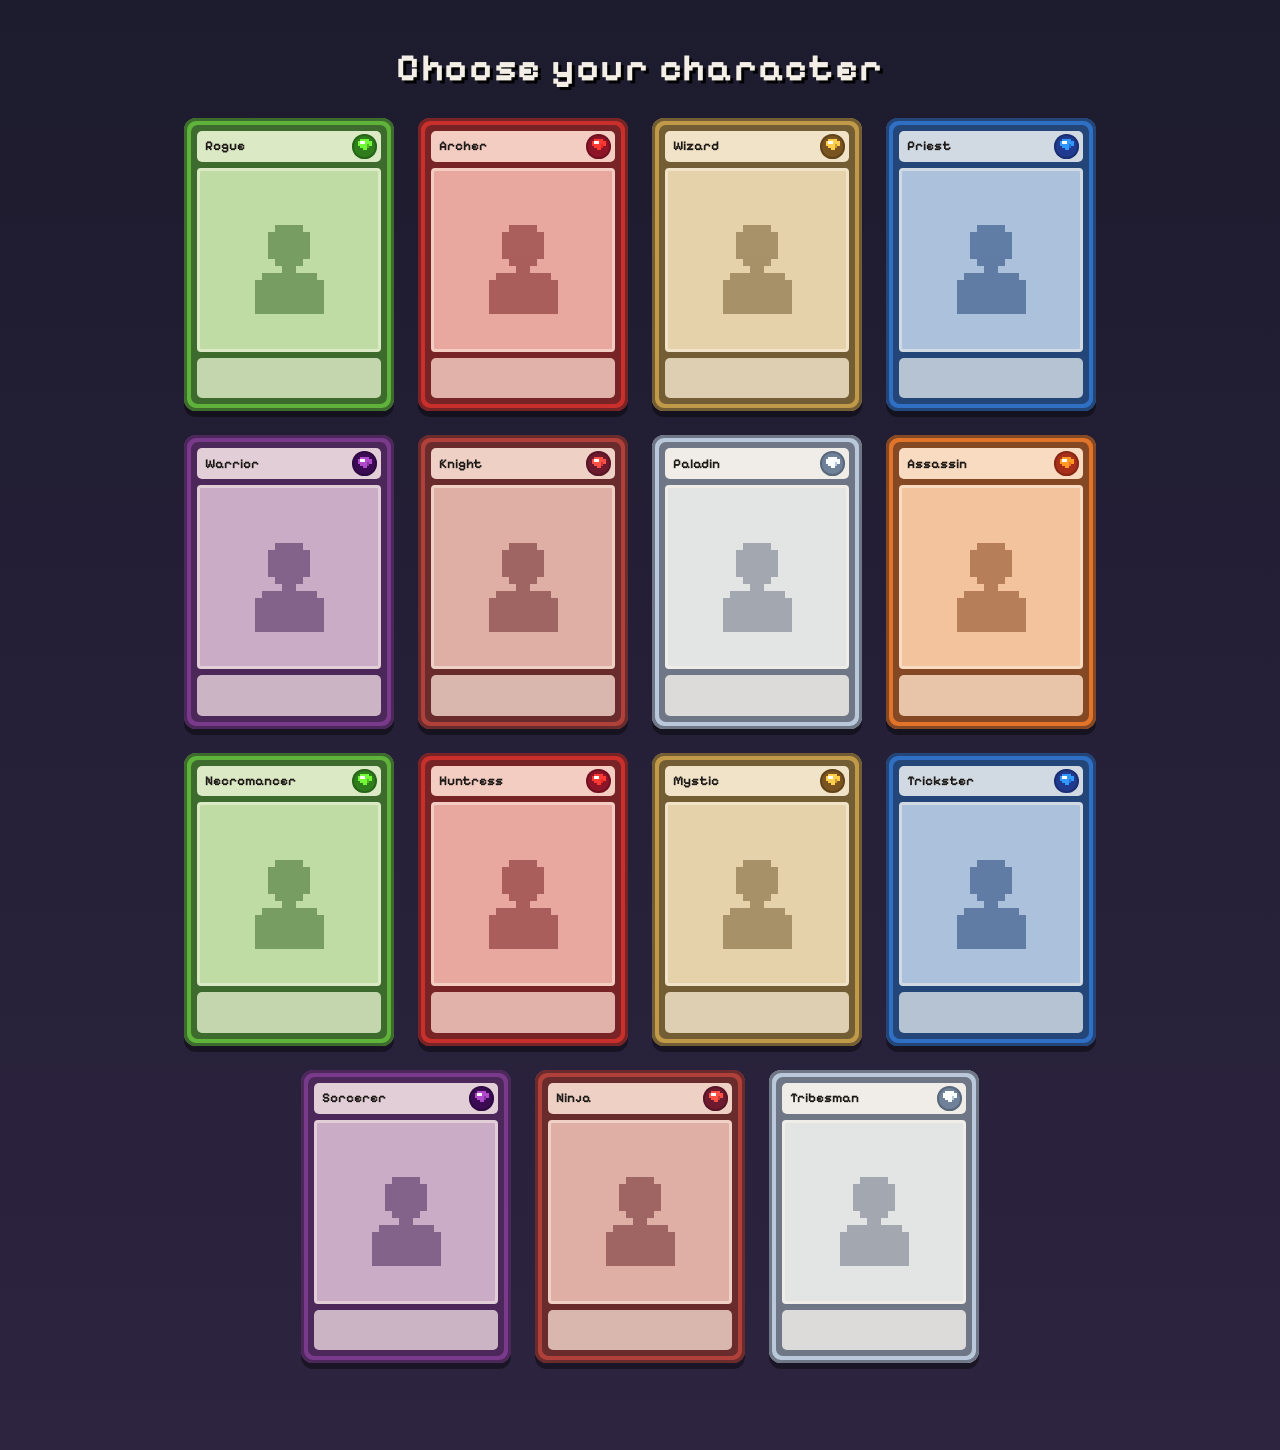
==== index.html @ 4914c2e1 "Use the game's 15 classes and 8 birthsigns; birthsign badge is a symbol with its name only on hover " ====
<!DOCTYPE html>
<html lang="en">
<head>
  <meta charset="UTF-8" />
  <meta name="viewport" content="width=device-width, initial-scale=1.0" />
  <title>Character Select</title>
  <link rel="preconnect" href="https://fonts.googleapis.com" />
  <link rel="preconnect" href="https://fonts.gstatic.com" crossorigin />
  <link href="https://fonts.googleapis.com/css2?family=Pixelify+Sans:wght@500;700&display=swap" rel="stylesheet" />
  <link rel="stylesheet" href="./styles.css" />
</head>
<body>
  <main class="select-screen">
    <h1 class="select-title">Choose your character</h1>

    <!-- Cards are built from characters.js by app.js -->
    <div class="card-grid" id="card-grid" role="listbox" aria-label="Characters"></div>

    <p class="select-status" id="select-status" aria-live="polite">&nbsp;</p>
  </main>

  <!-- One card, cloned for each character -->
  <template id="card-template">
    <button type="button" class="char-card" role="option" aria-selected="false">
      <span class="card-inner">
        <span class="card-head">
          <span class="card-name"></span>
          <span class="card-sign"></span>
        </span>
        <span class="card-art"></span>
        <span class="card-foot"></span>
      </span>
    </button>
  </template>

  <script src="./birthsigns.js"></script>
  <script src="./characters.js"></script>
  <script src="./app.js"></script>
</body>
</html>
---- styles.css ----
/* ==========================================================================
   Character select — trading-card style cards
   Each card's colours come from its birth sign's element (fire/earth/air/water).
   ========================================================================== */

:root {
  --bg-top: #1d1b2e;
  --bg-bottom: #2d2440;
  --ink: #f4efe6;
  --ink-dim: rgba(244, 239, 230, 0.7);
  --card-w: clamp(150px, 20vw, 210px);
  --font-pixel: "Pixelify Sans", "Courier New", monospace;
}

/* Card palette: everything derives from the birthsign's colour (set per card by app.js) */
.char-card {
  --sign-color: #8a8f99;
  --sign-shade: #4d525c;
  --frame: var(--sign-color);
  --frame-dark: color-mix(in srgb, var(--sign-color) 55%, #14121c);
  --bar: color-mix(in srgb, var(--sign-color) 22%, #fff8ec);
  --art: color-mix(in srgb, var(--sign-color) 40%, #fff8ec);
  --badge: var(--sign-shade);
}

*,
*::before,
*::after {
  box-sizing: border-box;
  margin: 0;
  padding: 0;
}

body {
  min-height: 100vh;
  background: linear-gradient(180deg, var(--bg-top), var(--bg-bottom));
  color: var(--ink);
  font-family: var(--font-pixel);
}

.select-screen {
  max-width: 1100px;
  margin: 0 auto;
  padding: clamp(1.5rem, 5vh, 3.5rem) 1rem 2rem;
  display: flex;
  flex-direction: column;
  align-items: center;
  gap: clamp(1.25rem, 3vh, 2rem);
}

.select-title {
  font-size: clamp(1.5rem, 3.5vw, 2.4rem);
  font-weight: 700;
  letter-spacing: 0.04em;
  text-shadow: 3px 3px 0 #000;
}

/* Wrapping rows, each centred (so a short last row sits in the middle too) */
.card-grid {
  display: flex;
  flex-wrap: wrap;
  justify-content: center;
  gap: clamp(0.9rem, 2vw, 1.5rem);
  width: 100%;
}

.select-status {
  min-height: 1.5em;
  font-size: 1.15rem;
  color: var(--ink-dim);
}

/* --------------------------------------------------------------------------
   The card: standard trading-card proportions (63 x 88)
   -------------------------------------------------------------------------- */

.char-card {
  width: var(--card-w);
  aspect-ratio: 63 / 88;
  padding: 7px;
  border: 0;
  border-radius: 12px;
  background: var(--frame);
  box-shadow: inset 0 0 0 3px var(--frame-dark), 0 6px 0 #0006;
  font: inherit;
  color: #1e1a17;
  cursor: pointer;
  transition: transform 140ms ease, box-shadow 140ms ease;
}

.card-inner {
  height: 100%;
  display: flex;
  flex-direction: column;
  gap: 6px;
  padding: 6px;
  border-radius: 7px;
  background: var(--frame-dark);
}

/* Top: name bar with the birth sign badge in the top-right */
.card-head {
  display: flex;
  align-items: center;
  justify-content: space-between;
  gap: 6px;
  padding: 3px 4px 3px 8px;
  border-radius: 5px;
  background: var(--bar);
}

.card-name {
  min-width: 0;
  overflow: hidden;
  text-overflow: ellipsis;
  white-space: nowrap;
  font-size: clamp(0.72rem, 1.05vw, 0.92rem);
  font-weight: 700;
  text-align: left;
}

.card-sign {
  position: relative;
  flex-shrink: 0;
  width: 1.75em;
  height: 1.75em;
  display: grid;
  place-items: center;
  border-radius: 50%;
  background: var(--badge);
  box-shadow: inset 0 0 0 2px #0003;
  color: var(--sign-color);
  font-size: clamp(0.8rem, 1.1vw, 0.95rem);
  line-height: 1;
}

/* Sign name appears only while hovering the badge */
.card-sign::after {
  content: attr(data-name);
  position: absolute;
  bottom: calc(100% + 8px);
  right: -4px;
  padding: 4px 8px;
  border-radius: 4px;
  background: #14121c;
  box-shadow: 0 0 0 2px var(--sign-color);
  color: var(--ink);
  font-family: var(--font-pixel);
  font-size: 0.8rem;
  white-space: nowrap;
  opacity: 0;
  transform: translateY(4px);
  pointer-events: none;
  transition: opacity 120ms ease, transform 120ms ease;
  z-index: 5;
}

.card-sign:hover::after {
  opacity: 1;
  transform: translateY(0);
}

/* Sign icon (or placeholder gem) inside the badge, pixel-crisp */
.card-sign img,
.sign-placeholder {
  width: 72%;
  height: 72%;
  image-rendering: pixelated;
  shape-rendering: crispEdges;
}

.sign-placeholder {
  filter: brightness(1.35) saturate(1.2);
}

/* Middle: square art window */
.card-art {
  aspect-ratio: 1 / 1;
  width: 100%;
  overflow: hidden;
  border: 3px solid var(--bar);
  border-radius: 4px;
  background: var(--art);
  display: grid;
  place-items: center;
}

.card-art img {
  width: 100%;
  height: 100%;
  object-fit: cover;
  image-rendering: pixelated;
}

.art-placeholder {
  width: 62%;
  height: 62%;
  fill: var(--frame-dark);
  opacity: 0.55;
  shape-rendering: crispEdges;
}

/* Bottom: empty panel, room for a description or stats later */
.card-foot {
  flex: 1;
  display: grid;
  place-items: center;
  border-radius: 5px;
  background: color-mix(in srgb, var(--bar) 85%, transparent);
  font-size: clamp(0.75rem, 1vw, 0.9rem);
  font-weight: 500;
  letter-spacing: 0.06em;
  text-transform: uppercase;
}

/* --------------------------------------------------------------------------
   Hover / focus / selected
   -------------------------------------------------------------------------- */

.char-card:hover {
  transform: translateY(-4px);
}

.char-card:focus-visible {
  outline: 3px dashed var(--ink);
  outline-offset: 5px;
}

.char-card.is-selected {
  transform: translateY(-8px) scale(1.04);
  box-shadow: inset 0 0 0 3px var(--frame-dark), 0 0 0 4px #fff, 0 0 22px 6px var(--frame), 0 10px 0 #0006;
}

@media (prefers-reduced-motion: reduce) {
  .char-card {
    transition: none;
  }
}

@media (max-width: 480px) {
  :root {
    --card-w: calc((100vw - 2rem - 0.9rem) / 2);
  }

  .card-name {
    font-size: 0.72rem;
  }
}
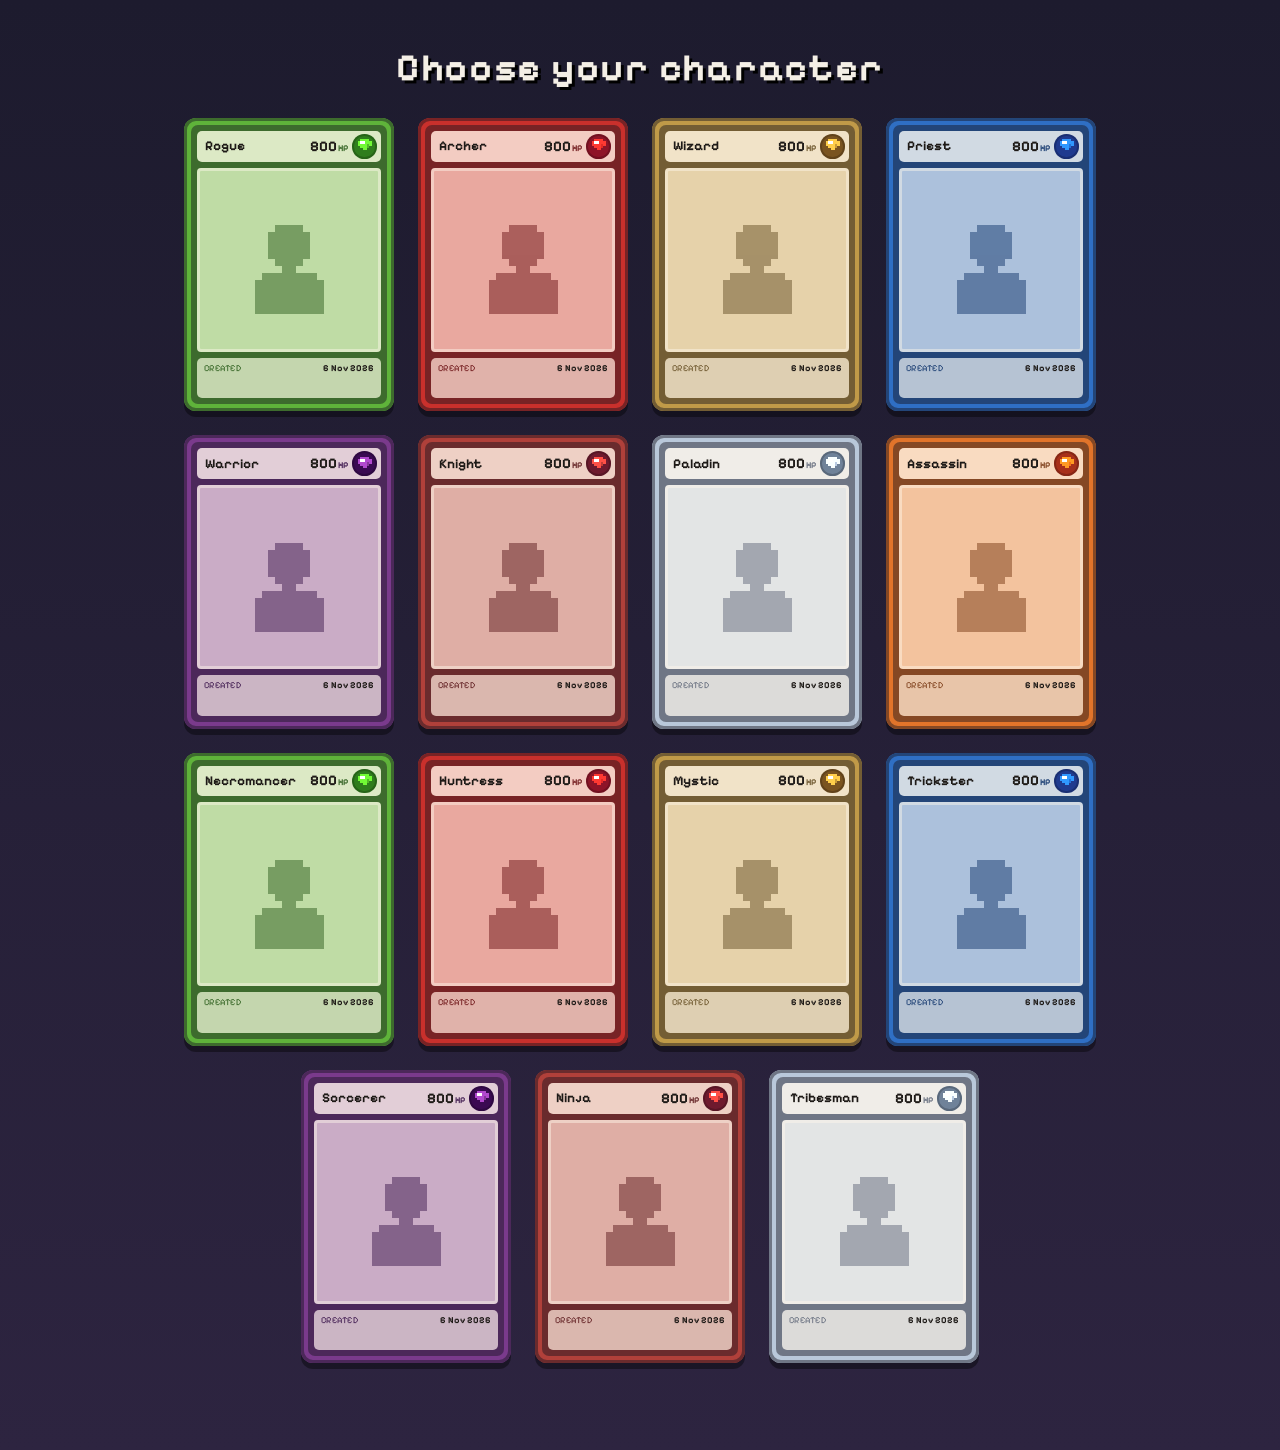
==== commit 3e512a19: "Cards: HP left of the birthsign badge, created date in small text on the bottom row Co-Authored-By: " ====
--- a/index.html
+++ b/index.html
@@ -25,7 +25,10 @@
       <span class="card-inner">
         <span class="card-head">
           <span class="card-name"></span>
-          <span class="card-sign"></span>
+          <span class="card-stats">
+            <span class="card-hp"><span class="hp-value"></span><span class="hp-label">HP</span></span>
+            <span class="card-sign"></span>
+          </span>
         </span>
         <span class="card-art"></span>
         <span class="card-foot"></span>
--- a/styles.css
+++ b/styles.css
@@ -117,6 +117,36 @@
   font-size: clamp(0.72rem, 1.05vw, 0.92rem);
   font-weight: 700;
   text-align: left;
+}
+
+/* HP sits just left of the birthsign badge */
+.card-stats {
+  flex-shrink: 0;
+  display: flex;
+  align-items: center;
+  gap: 4px;
+}
+
+.card-hp {
+  display: flex;
+  align-items: baseline;
+  gap: 1px;
+  font-weight: 700;
+  line-height: 1;
+}
+
+.card-hp[hidden] {
+  display: none;
+}
+
+.hp-value {
+  font-size: clamp(0.8rem, 1.15vw, 1rem);
+}
+
+.hp-label {
+  font-size: 0.6em;
+  font-size: clamp(0.5rem, 0.7vw, 0.62rem);
+  color: var(--frame-dark);
 }
 
 .card-sign {
@@ -200,17 +230,36 @@
   shape-rendering: crispEdges;
 }
 
-/* Bottom: empty panel, room for a description or stats later */
+/* Bottom: small info lines (created date for now; room for more) */
 .card-foot {
   flex: 1;
-  display: grid;
-  place-items: center;
+  display: flex;
+  flex-direction: column;
+  justify-content: flex-start;
+  gap: 2px;
+  padding: 5px 7px;
   border-radius: 5px;
   background: color-mix(in srgb, var(--bar) 85%, transparent);
-  font-size: clamp(0.75rem, 1vw, 0.9rem);
-  font-weight: 500;
-  letter-spacing: 0.06em;
+  overflow: hidden;
+}
+
+.foot-line {
+  display: flex;
+  justify-content: space-between;
+  gap: 6px;
+  font-size: clamp(0.55rem, 0.72vw, 0.66rem);
+  line-height: 1.25;
+  white-space: nowrap;
+}
+
+.foot-label {
+  color: var(--frame-dark);
   text-transform: uppercase;
+  letter-spacing: 0.05em;
+}
+
+.foot-value {
+  font-weight: 700;
 }
 
 /* --------------------------------------------------------------------------
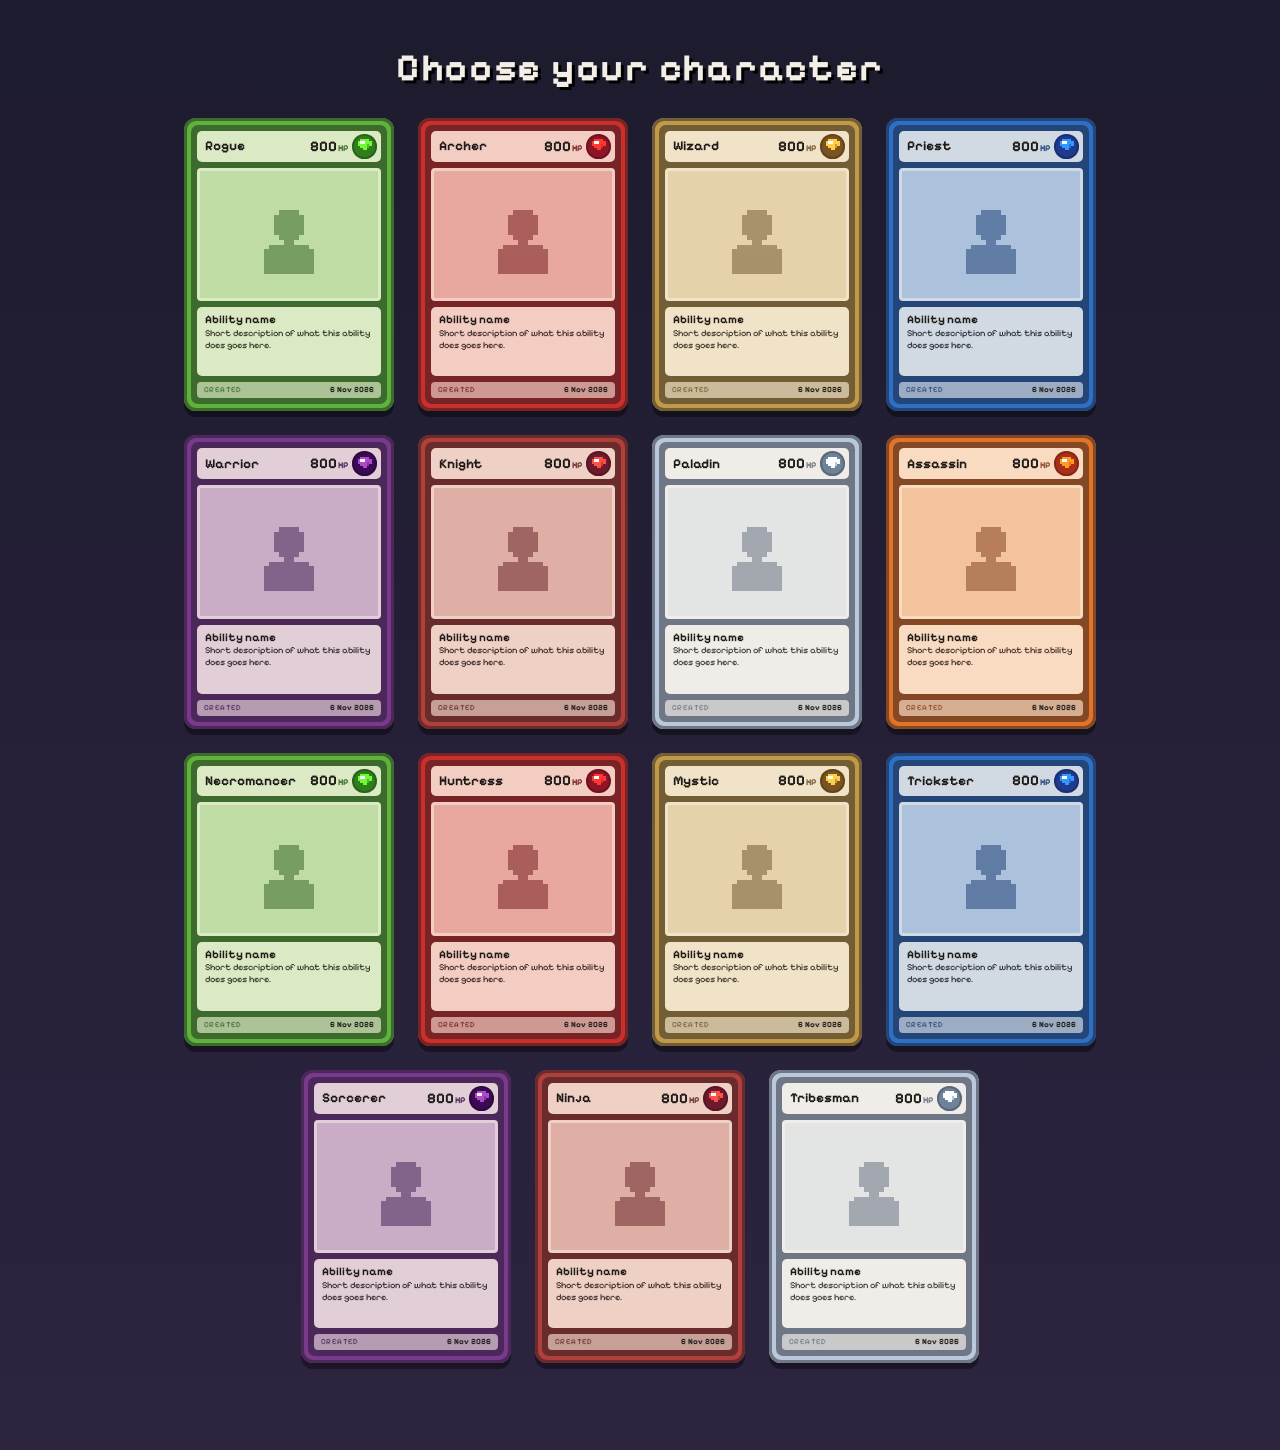
==== commit 579b711c: "Cards: trading-card proportions with a wide picture box and an ability section - picture box ~55x40 " ====
--- a/index.html
+++ b/index.html
@@ -31,6 +31,7 @@
           </span>
         </span>
         <span class="card-art"></span>
+        <span class="card-abilities"></span>
         <span class="card-foot"></span>
       </span>
     </button>
--- a/styles.css
+++ b/styles.css
@@ -204,9 +204,12 @@
 }
 
 /* Middle: square art window */
+/* Picture box in trading-card proportions: about 55 x 40 mm on a 63 x 88 mm card */
 .card-art {
-  aspect-ratio: 1 / 1;
+  aspect-ratio: 11 / 8;
   width: 100%;
+  flex-shrink: 0;
+  position: relative;
   overflow: hidden;
   border: 3px solid var(--bar);
   border-radius: 4px;
@@ -215,10 +218,13 @@
   place-items: center;
 }
 
+/* Whole sprite always visible, centred in the box */
 .card-art img {
-  width: 100%;
-  height: 100%;
-  object-fit: cover;
+  position: absolute;
+  inset: 6%;
+  width: 88%;
+  height: 88%;
+  object-fit: contain;
   image-rendering: pixelated;
 }
 
@@ -230,24 +236,48 @@
   shape-rendering: crispEdges;
 }
 
-/* Bottom: small info lines (created date for now; room for more) */
+/* Ability section: fills the space between the picture and the bottom info row */
+.card-abilities {
+  flex: 1;
+  min-height: 0;
+  display: flex;
+  flex-direction: column;
+  gap: 4px;
+  padding: 6px 8px;
+  border-radius: 5px;
+  background: var(--bar);
+  overflow: hidden;
+  text-align: left;
+}
+
+.ability-name {
+  font-size: clamp(0.66rem, 0.9vw, 0.8rem);
+  font-weight: 700;
+  line-height: 1.15;
+}
+
+.ability-text {
+  font-size: clamp(0.55rem, 0.72vw, 0.66rem);
+  line-height: 1.3;
+  color: color-mix(in srgb, #1e1a17 80%, var(--frame-dark));
+}
+
+/* Bottom: small info row (created date for now; room for more) */
 .card-foot {
-  flex: 1;
+  flex-shrink: 0;
   display: flex;
   flex-direction: column;
-  justify-content: flex-start;
   gap: 2px;
-  padding: 5px 7px;
-  border-radius: 5px;
-  background: color-mix(in srgb, var(--bar) 85%, transparent);
-  overflow: hidden;
+  padding: 3px 7px;
+  border-radius: 4px;
+  background: color-mix(in srgb, var(--bar) 70%, transparent);
 }
 
 .foot-line {
   display: flex;
   justify-content: space-between;
   gap: 6px;
-  font-size: clamp(0.55rem, 0.72vw, 0.66rem);
+  font-size: clamp(0.5rem, 0.62vw, 0.58rem);
   line-height: 1.25;
   white-space: nowrap;
 }
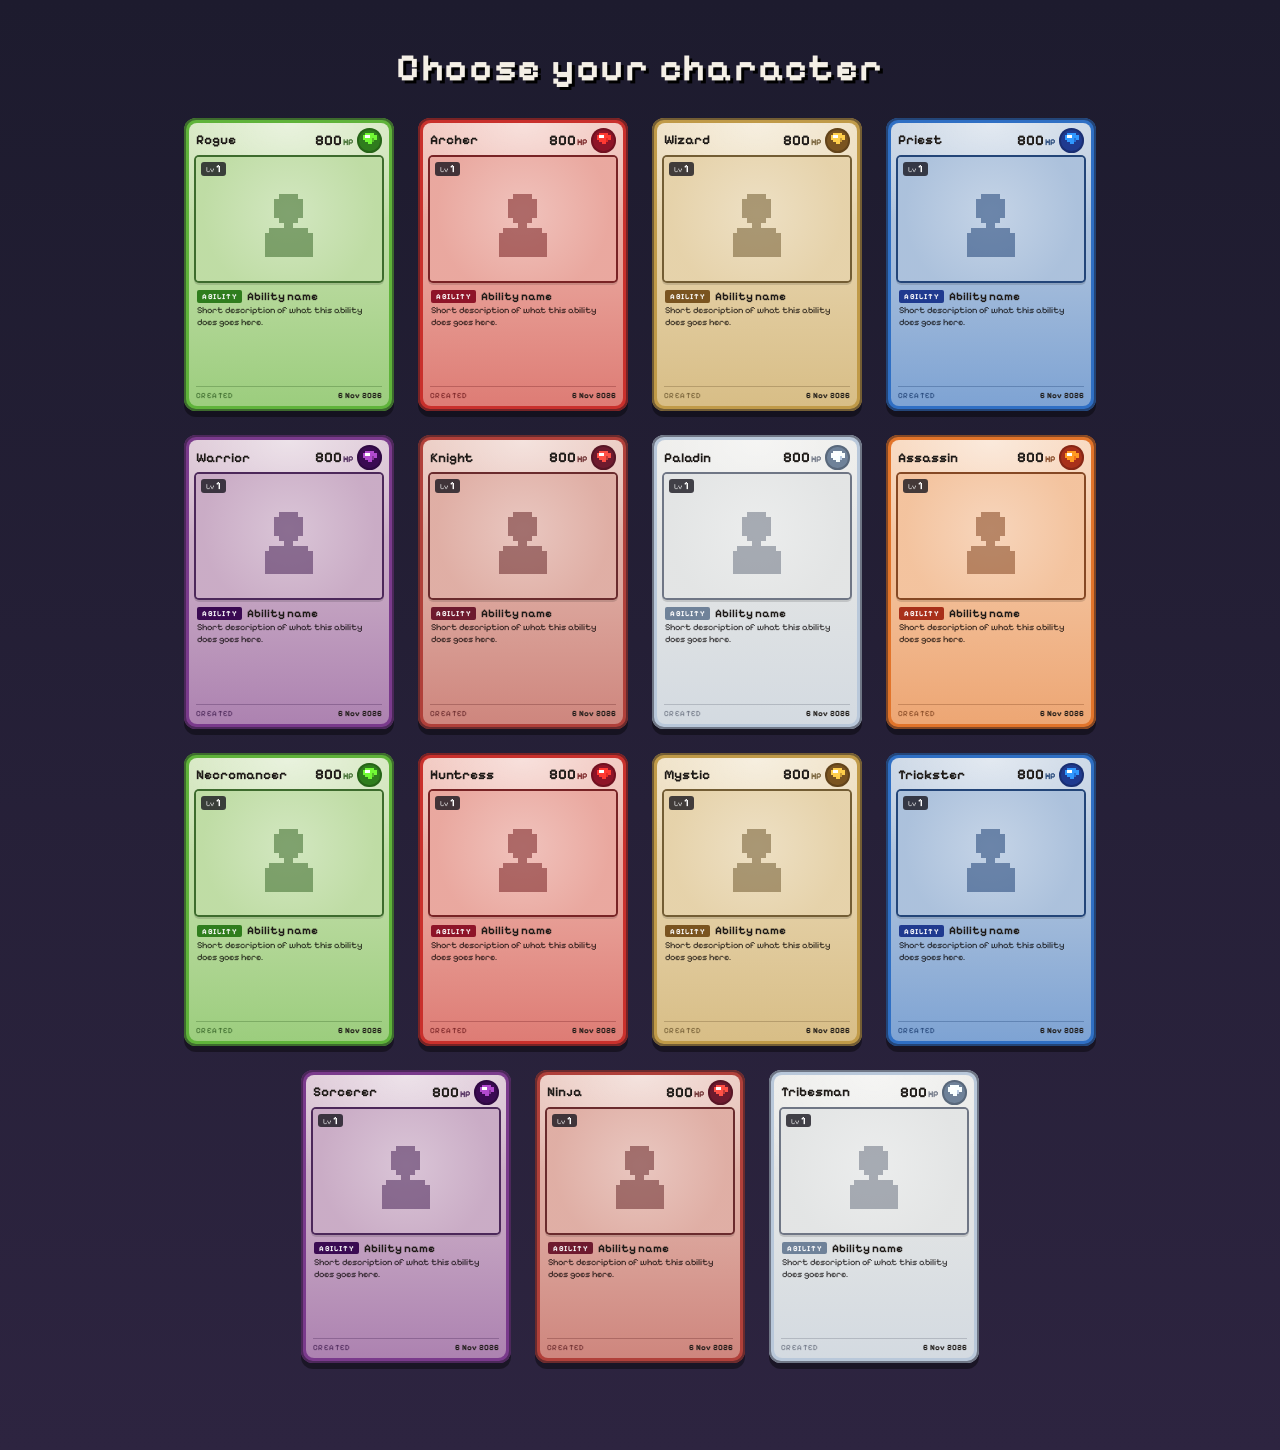
==== commit 17cc0c51: "Cards: one smooth card face instead of boxed sections; level badge in the picture's top-left Co-Auth" ====
--- a/index.html
+++ b/index.html
@@ -30,7 +30,9 @@
             <span class="card-sign"></span>
           </span>
         </span>
-        <span class="card-art"></span>
+        <span class="card-art">
+          <span class="card-level"><span class="level-label">Lv</span><span class="level-value"></span></span>
+        </span>
         <span class="card-abilities"></span>
         <span class="card-foot"></span>
       </span>
--- a/styles.css
+++ b/styles.css
@@ -71,42 +71,48 @@
 }
 
 /* --------------------------------------------------------------------------
-   The card: standard trading-card proportions (63 x 88)
+   The card: standard trading-card proportions (63 x 88), one continuous face.
+   Text sits straight on the card; only the picture has its own frame.
    -------------------------------------------------------------------------- */
 
 .char-card {
   width: var(--card-w);
   aspect-ratio: 63 / 88;
-  padding: 7px;
+  padding: 5px;
   border: 0;
   border-radius: 12px;
   background: var(--frame);
-  box-shadow: inset 0 0 0 3px var(--frame-dark), 0 6px 0 #0006;
+  box-shadow: inset 0 0 0 2px var(--frame-dark), 0 6px 0 #0006;
   font: inherit;
   color: #1e1a17;
   cursor: pointer;
   transition: transform 140ms ease, box-shadow 140ms ease;
 }
 
+/* Card face: a soft gradient of the sign colour, light at the top, deeper at the bottom */
 .card-inner {
   height: 100%;
   display: flex;
   flex-direction: column;
-  gap: 6px;
-  padding: 6px;
-  border-radius: 7px;
-  background: var(--frame-dark);
-}
-
-/* Top: name bar with the birth sign badge in the top-right */
+  padding: 0 7px 5px;
+  border-radius: 8px;
+  background:
+    radial-gradient(120% 60% at 50% 0%, color-mix(in srgb, #fff 55%, transparent), transparent 70%),
+    linear-gradient(
+      180deg,
+      color-mix(in srgb, var(--sign-color) 30%, #fff8ec) 0%,
+      color-mix(in srgb, var(--sign-color) 45%, #fff8ec) 55%,
+      color-mix(in srgb, var(--sign-color) 62%, #fff8ec) 100%
+    );
+}
+
+/* Top: name on the left; HP and the birthsign symbol on the right */
 .card-head {
   display: flex;
   align-items: center;
   justify-content: space-between;
   gap: 6px;
-  padding: 3px 4px 3px 8px;
-  border-radius: 5px;
-  background: var(--bar);
+  padding: 5px 0 4px;
 }
 
 .card-name {
@@ -144,7 +150,6 @@
 }
 
 .hp-label {
-  font-size: 0.6em;
   font-size: clamp(0.5rem, 0.7vw, 0.62rem);
   color: var(--frame-dark);
 }
@@ -203,22 +208,22 @@
   filter: brightness(1.35) saturate(1.2);
 }
 
-/* Middle: square art window */
-/* Picture box in trading-card proportions: about 55 x 40 mm on a 63 x 88 mm card */
+/* Picture: 3:2, about 43% of the card's height and nearly its full width,
+   with a thin frame (proportions taken from a standard trading card's layout) */
 .card-art {
-  aspect-ratio: 11 / 8;
+  aspect-ratio: 3 / 2;
   width: 100%;
   flex-shrink: 0;
   position: relative;
   overflow: hidden;
-  border: 3px solid var(--bar);
-  border-radius: 4px;
-  background: var(--art);
+  border-radius: 3px;
+  background: radial-gradient(circle at 50% 45%, color-mix(in srgb, var(--art) 70%, #fff), var(--art) 75%);
+  box-shadow: 0 0 0 2px var(--frame-dark), 0 2px 0 2px #0002;
   display: grid;
   place-items: center;
 }
 
-/* Whole sprite always visible, centred in the box */
+/* Whole sprite always visible, centred in the picture */
 .card-art img {
   position: absolute;
   inset: 6%;
@@ -236,21 +241,79 @@
   shape-rendering: crispEdges;
 }
 
-/* Ability section: fills the space between the picture and the bottom info row */
+/* Level: small badge in the top-left corner of the picture */
+.card-level {
+  position: absolute;
+  top: 5px;
+  left: 5px;
+  z-index: 1;
+  display: flex;
+  align-items: baseline;
+  gap: 2px;
+  padding: 2px 5px 1px;
+  border-radius: 3px;
+  background: color-mix(in srgb, #14121c 78%, transparent);
+  color: #fff;
+  line-height: 1;
+}
+
+.card-level[hidden] {
+  display: none;
+}
+
+.level-label {
+  font-size: clamp(0.45rem, 0.6vw, 0.55rem);
+  opacity: 0.8;
+}
+
+.level-value {
+  font-size: clamp(0.62rem, 0.85vw, 0.75rem);
+  font-weight: 700;
+}
+
+/* Abilities: straight on the card face, under the picture */
 .card-abilities {
   flex: 1;
   min-height: 0;
   display: flex;
   flex-direction: column;
-  gap: 4px;
-  padding: 6px 8px;
-  border-radius: 5px;
-  background: var(--bar);
+  gap: 6px;
+  padding: 9px 1px 4px;
   overflow: hidden;
   text-align: left;
 }
 
+.ability {
+  display: flex;
+  flex-direction: column;
+  gap: 2px;
+}
+
+.ability-head {
+  display: flex;
+  align-items: center;
+  gap: 5px;
+  min-width: 0;
+}
+
+.ability-tag {
+  flex-shrink: 0;
+  padding: 1px 5px 0;
+  border-radius: 2px;
+  background: var(--badge);
+  color: #fff;
+  font-size: clamp(0.46rem, 0.6vw, 0.54rem);
+  font-weight: 700;
+  letter-spacing: 0.08em;
+  text-transform: uppercase;
+  line-height: 1.5;
+}
+
 .ability-name {
+  min-width: 0;
+  overflow: hidden;
+  text-overflow: ellipsis;
+  white-space: nowrap;
   font-size: clamp(0.66rem, 0.9vw, 0.8rem);
   font-weight: 700;
   line-height: 1.15;
@@ -262,15 +325,14 @@
   color: color-mix(in srgb, #1e1a17 80%, var(--frame-dark));
 }
 
-/* Bottom: small info row (created date for now; room for more) */
+/* Bottom: small info, separated only by a faint line */
 .card-foot {
   flex-shrink: 0;
   display: flex;
   flex-direction: column;
   gap: 2px;
-  padding: 3px 7px;
-  border-radius: 4px;
-  background: color-mix(in srgb, var(--bar) 70%, transparent);
+  padding-top: 4px;
+  border-top: 1px solid color-mix(in srgb, var(--frame-dark) 35%, transparent);
 }
 
 .foot-line {
@@ -307,7 +369,7 @@
 
 .char-card.is-selected {
   transform: translateY(-8px) scale(1.04);
-  box-shadow: inset 0 0 0 3px var(--frame-dark), 0 0 0 4px #fff, 0 0 22px 6px var(--frame), 0 10px 0 #0006;
+  box-shadow: inset 0 0 0 2px var(--frame-dark), 0 0 0 4px #fff, 0 0 22px 6px var(--frame), 0 10px 0 #0006;
 }
 
 @media (prefers-reduced-motion: reduce) {
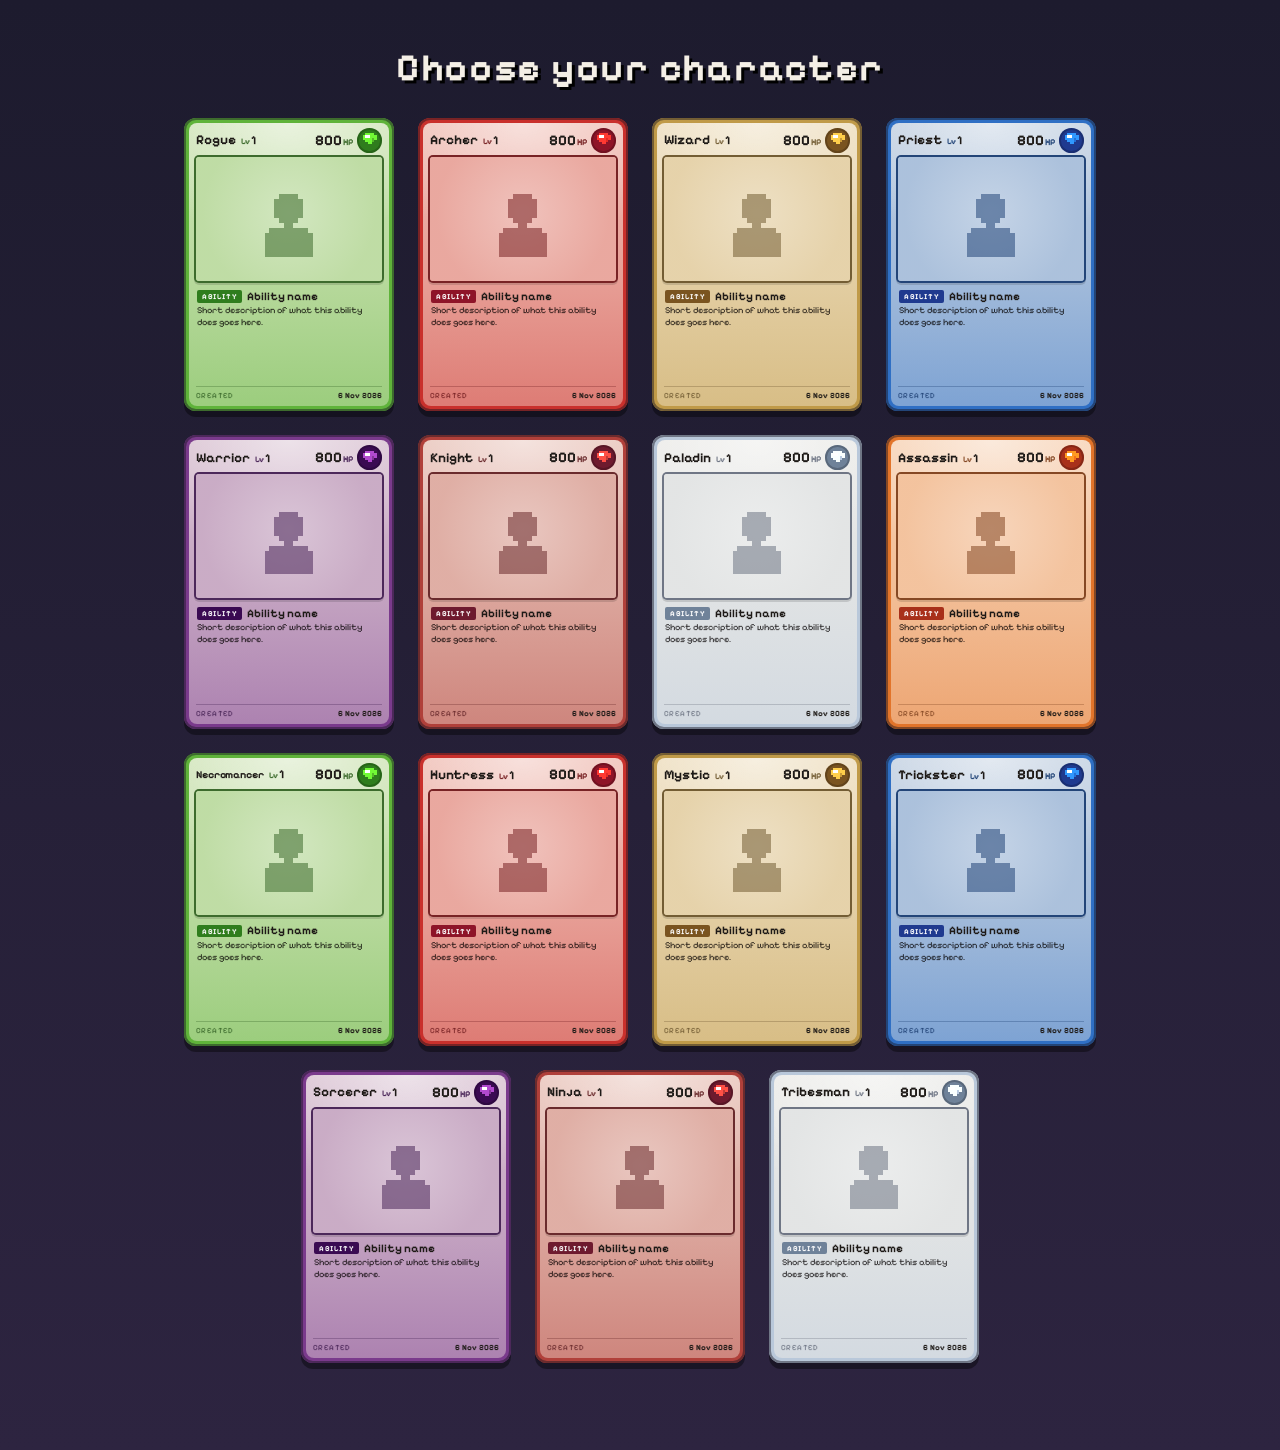
==== commit c129d362: "Right-click / long-press a card for its equipment, inventory and backpack (20 slots); level after th" ====
--- a/index.html
+++ b/index.html
@@ -19,20 +19,42 @@
     <p class="select-status" id="select-status" aria-live="polite">&nbsp;</p>
   </main>
 
+  <!-- Right-click (or long-press) a card: its equipment, inventory and backpack -->
+  <dialog class="slots-panel" id="slots-panel" aria-labelledby="slots-title">
+    <div class="slots-head">
+      <h2 class="slots-title" id="slots-title"></h2>
+      <button type="button" class="slots-close" id="slots-close" aria-label="Close">&times;</button>
+    </div>
+    <section class="slots-section" data-section="equipment">
+      <h3 class="slots-heading">Equipment</h3>
+      <div class="slot-grid slot-grid-4"></div>
+    </section>
+    <section class="slots-section" data-section="inventory">
+      <h3 class="slots-heading">Inventory</h3>
+      <div class="slot-grid"></div>
+    </section>
+    <section class="slots-section" data-section="backpack">
+      <h3 class="slots-heading">Backpack</h3>
+      <div class="slot-grid"></div>
+    </section>
+    <p class="slots-total"></p>
+  </dialog>
+
   <!-- One card, cloned for each character -->
   <template id="card-template">
     <button type="button" class="char-card" role="option" aria-selected="false">
       <span class="card-inner">
         <span class="card-head">
-          <span class="card-name"></span>
+          <span class="card-title">
+            <span class="card-name"></span>
+            <span class="card-level"><span class="level-label">Lv</span><span class="level-value"></span></span>
+          </span>
           <span class="card-stats">
             <span class="card-hp"><span class="hp-value"></span><span class="hp-label">HP</span></span>
             <span class="card-sign"></span>
           </span>
         </span>
-        <span class="card-art">
-          <span class="card-level"><span class="level-label">Lv</span><span class="level-value"></span></span>
-        </span>
+        <span class="card-art"></span>
         <span class="card-abilities"></span>
         <span class="card-foot"></span>
       </span>
@@ -40,6 +62,7 @@
   </template>
 
   <script src="./birthsigns.js"></script>
+  <script src="./items.js"></script>
   <script src="./characters.js"></script>
   <script src="./app.js"></script>
 </body>
--- a/styles.css
+++ b/styles.css
@@ -123,6 +123,11 @@
   font-size: clamp(0.72rem, 1.05vw, 0.92rem);
   font-weight: 700;
   text-align: left;
+}
+
+.card-name.is-long {
+  font-size: clamp(0.6rem, 0.82vw, 0.74rem);
+  letter-spacing: -0.01em;
 }
 
 /* HP sits just left of the birthsign badge */
@@ -241,19 +246,19 @@
   shape-rendering: crispEdges;
 }
 
-/* Level: small badge in the top-left corner of the picture */
+/* Level: right after the name, in the top bar */
+.card-title {
+  min-width: 0;
+  display: flex;
+  align-items: baseline;
+  gap: 5px;
+}
+
 .card-level {
-  position: absolute;
-  top: 5px;
-  left: 5px;
-  z-index: 1;
+  flex-shrink: 0;
   display: flex;
   align-items: baseline;
-  gap: 2px;
-  padding: 2px 5px 1px;
-  border-radius: 3px;
-  background: color-mix(in srgb, #14121c 78%, transparent);
-  color: #fff;
+  gap: 1px;
   line-height: 1;
 }
 
@@ -262,12 +267,13 @@
 }
 
 .level-label {
-  font-size: clamp(0.45rem, 0.6vw, 0.55rem);
-  opacity: 0.8;
+  font-size: clamp(0.5rem, 0.66vw, 0.6rem);
+  font-weight: 700;
+  color: var(--frame-dark);
 }
 
 .level-value {
-  font-size: clamp(0.62rem, 0.85vw, 0.75rem);
+  font-size: clamp(0.7rem, 0.95vw, 0.85rem);
   font-weight: 700;
 }
 
@@ -372,6 +378,146 @@
   box-shadow: inset 0 0 0 2px var(--frame-dark), 0 0 0 4px #fff, 0 0 22px 6px var(--frame), 0 10px 0 #0006;
 }
 
+/* --------------------------------------------------------------------------
+   Slots panel: equipment (4), inventory (8), backpack (8) = 20 slots
+   -------------------------------------------------------------------------- */
+
+.slots-panel {
+  --sign-color: #8a8f99;
+  --sign-shade: #4d525c;
+  --slot: clamp(40px, 9vw, 52px);
+  margin: auto;
+  padding: 14px 16px 12px;
+  border: 0;
+  border-radius: 12px;
+  background: #1e1b2b;
+  box-shadow: 0 0 0 3px var(--sign-color), 0 18px 40px #000a;
+  color: var(--ink);
+  font-family: var(--font-pixel);
+  /* let item names on hover show past the panel's edge */
+  overflow: visible;
+}
+
+.slots-panel::backdrop {
+  background: rgba(10, 8, 18, 0.65);
+}
+
+.slots-head {
+  display: flex;
+  align-items: center;
+  justify-content: space-between;
+  gap: 1rem;
+  margin-bottom: 10px;
+}
+
+.slots-title {
+  font-size: 1.25rem;
+  font-weight: 700;
+}
+
+.slots-close {
+  width: 30px;
+  height: 30px;
+  border: 0;
+  border-radius: 6px;
+  background: #ffffff14;
+  color: var(--ink);
+  font-size: 1.3rem;
+  line-height: 1;
+  cursor: pointer;
+}
+
+.slots-close:hover {
+  background: #ffffff26;
+}
+
+.slots-section {
+  margin-top: 10px;
+}
+
+.slots-section[hidden] {
+  display: none;
+}
+
+.slots-heading {
+  margin-bottom: 6px;
+  color: color-mix(in srgb, var(--sign-color) 60%, var(--ink));
+  font-size: 0.72rem;
+  font-weight: 700;
+  letter-spacing: 0.1em;
+  text-transform: uppercase;
+}
+
+.slot-grid {
+  display: grid;
+  grid-template-columns: repeat(4, var(--slot));
+  gap: 6px;
+}
+
+.slot {
+  position: relative;
+  width: var(--slot);
+  height: var(--slot);
+  display: grid;
+  place-items: center;
+  border-radius: 6px;
+  background: #2c2840;
+  box-shadow: inset 0 0 0 2px #3d3856, inset 0 3px 0 #0003;
+}
+
+/* Equipment slots get a tinted frame in the card's colour */
+.slot-grid-4 .slot {
+  box-shadow: inset 0 0 0 2px color-mix(in srgb, var(--sign-color) 55%, #3d3856), inset 0 3px 0 #0003;
+}
+
+/* Empty equipment slots show what goes there */
+.slot[data-slot-label]::before {
+  content: attr(data-slot-label);
+  color: #ffffff40;
+  font-size: 0.5rem;
+  letter-spacing: 0.04em;
+  text-transform: uppercase;
+}
+
+.slot img,
+.item-placeholder {
+  width: 70%;
+  height: 70%;
+  image-rendering: pixelated;
+  shape-rendering: crispEdges;
+}
+
+/* Item name on hover */
+.slot.has-item::after {
+  content: attr(data-name);
+  position: absolute;
+  bottom: calc(100% + 6px);
+  left: 50%;
+  padding: 3px 7px;
+  border-radius: 4px;
+  background: #0d0b14;
+  box-shadow: 0 0 0 1px #ffffff30;
+  font-size: 0.72rem;
+  white-space: nowrap;
+  opacity: 0;
+  transform: translate(-50%, 3px);
+  pointer-events: none;
+  transition: opacity 100ms ease, transform 100ms ease;
+  z-index: 2;
+}
+
+.slot.has-item:hover::after {
+  opacity: 1;
+  transform: translate(-50%, 0);
+}
+
+.slots-total {
+  margin-top: 10px;
+  color: var(--ink-dim);
+  font-size: 0.72rem;
+  text-align: right;
+}
+
 @media (prefers-reduced-motion: reduce) {
   .char-card {
     transition: none;
@@ -386,4 +532,46 @@
   .card-name {
     font-size: 0.72rem;
   }
-}
+
+  .card-name.is-long {
+    font-size: 0.56rem;
+  }
+
+  .card-head {
+    gap: 3px;
+  }
+
+  .card-title {
+    gap: 3px;
+  }
+}
+
+/* Narrowest phones: tighter top bar so names still fit */
+@media (max-width: 380px) {
+  .card-name {
+    font-size: 0.62rem;
+  }
+
+  .card-name.is-long {
+    font-size: 0.5rem;
+  }
+
+  .hp-label {
+    display: none;
+  }
+
+  .hp-value {
+    font-size: 0.7rem;
+  }
+
+  .card-sign {
+    font-size: 0.72rem;
+  }
+}
+
+/* Very small screens: one card per row */
+@media (max-width: 340px) {
+  :root {
+    --card-w: min(240px, calc(100vw - 2rem));
+  }
+}
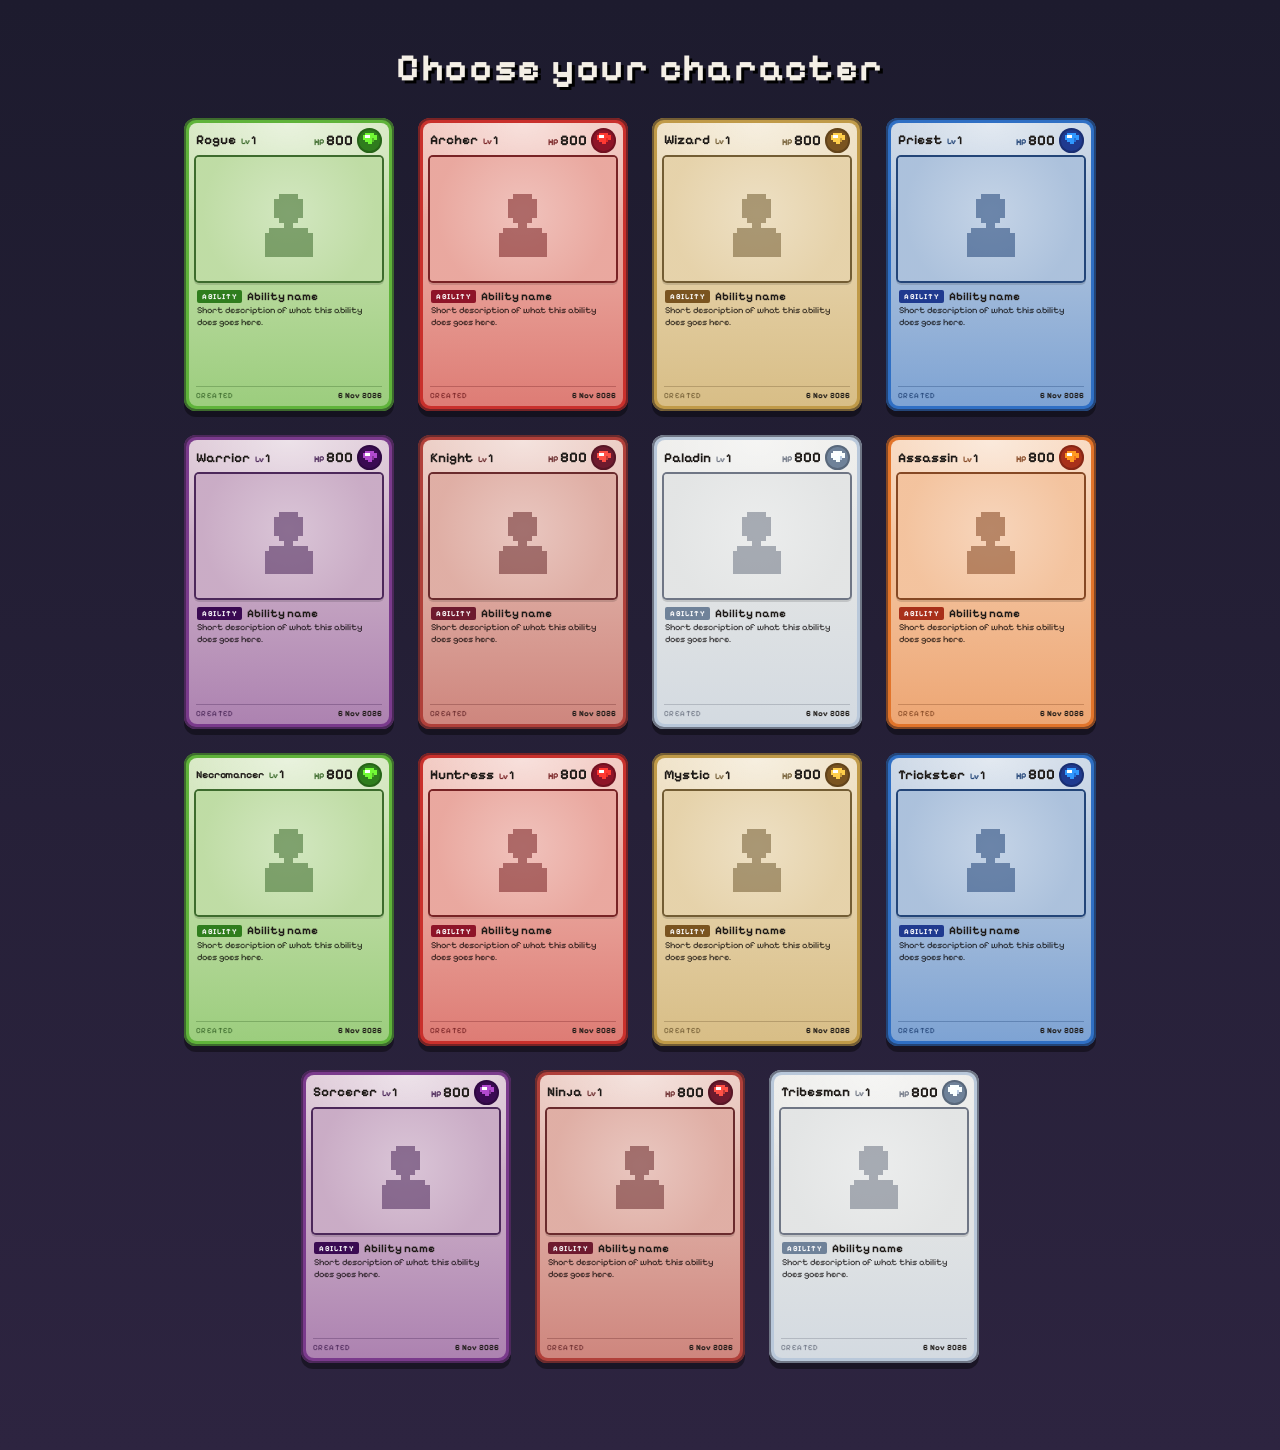
==== commit 0604a307: "Cards: show HP as 'HP 800' (label before the number) at every screen size Co-Authored-By: Claude Opu" ====
--- a/index.html
+++ b/index.html
@@ -50,7 +50,7 @@
             <span class="card-level"><span class="level-label">Lv</span><span class="level-value"></span></span>
           </span>
           <span class="card-stats">
-            <span class="card-hp"><span class="hp-value"></span><span class="hp-label">HP</span></span>
+            <span class="card-hp"><span class="hp-label">HP</span><span class="hp-value"></span></span>
             <span class="card-sign"></span>
           </span>
         </span>
--- a/styles.css
+++ b/styles.css
@@ -141,7 +141,7 @@
 .card-hp {
   display: flex;
   align-items: baseline;
-  gap: 1px;
+  gap: 2px;
   font-weight: 700;
   line-height: 1;
 }
@@ -556,10 +556,6 @@
     font-size: 0.5rem;
   }
 
-  .hp-label {
-    display: none;
-  }
-
   .hp-value {
     font-size: 0.7rem;
   }
@@ -570,7 +566,7 @@
 }
 
 /* Very small screens: one card per row */
-@media (max-width: 340px) {
+@media (max-width: 359px) {
   :root {
     --card-w: min(240px, calc(100vw - 2rem));
   }
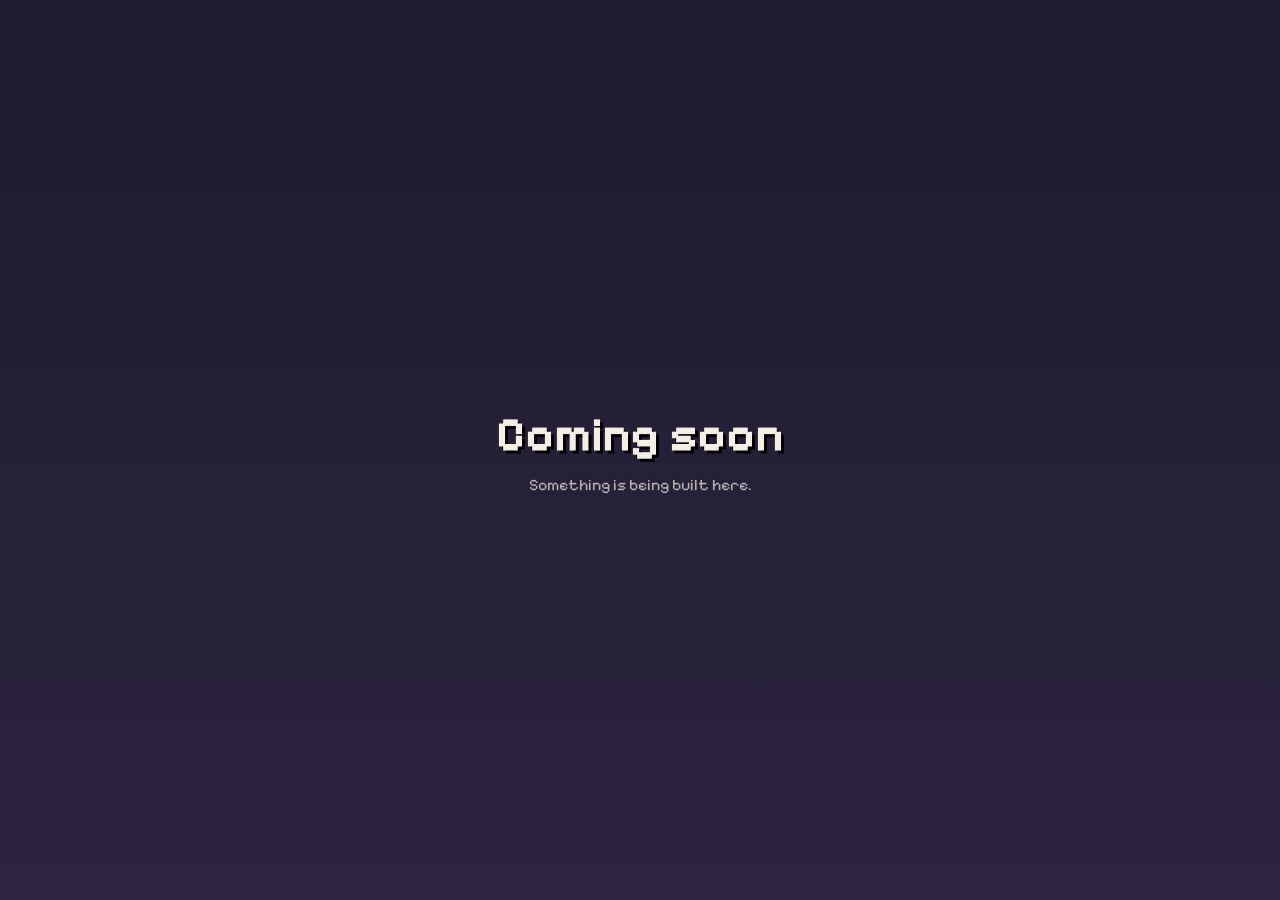
==== commit 5b767507: "Character select as a /characters/ subpage on Vercel: search, layout, double-click to play - site st" ====
--- a/index.html
+++ b/index.html
@@ -3,67 +3,31 @@
 <head>
   <meta charset="UTF-8" />
   <meta name="viewport" content="width=device-width, initial-scale=1.0" />
-  <title>Character Select</title>
+  <title>Coming soon</title>
   <link rel="preconnect" href="https://fonts.googleapis.com" />
   <link rel="preconnect" href="https://fonts.gstatic.com" crossorigin />
   <link href="https://fonts.googleapis.com/css2?family=Pixelify+Sans:wght@500;700&display=swap" rel="stylesheet" />
-  <link rel="stylesheet" href="./styles.css" />
+  <style>
+    /* Placeholder front page: the real one comes later */
+    * { box-sizing: border-box; margin: 0; padding: 0; }
+    body {
+      min-height: 100vh;
+      display: grid;
+      place-items: center;
+      background: linear-gradient(180deg, #1d1b2e, #2d2440);
+      color: #f4efe6;
+      font-family: "Pixelify Sans", "Courier New", monospace;
+      text-align: center;
+      padding: 1rem;
+    }
+    h1 { font-size: clamp(1.8rem, 5vw, 3rem); text-shadow: 3px 3px 0 #000; }
+    p { margin-top: 0.75rem; color: rgba(244, 239, 230, 0.7); }
+  </style>
 </head>
 <body>
-  <main class="select-screen">
-    <h1 class="select-title">Choose your character</h1>
-
-    <!-- Cards are built from characters.js by app.js -->
-    <div class="card-grid" id="card-grid" role="listbox" aria-label="Characters"></div>
-
-    <p class="select-status" id="select-status" aria-live="polite">&nbsp;</p>
+  <main>
+    <h1>Coming soon</h1>
+    <p>Something is being built here.</p>
   </main>
-
-  <!-- Right-click (or long-press) a card: its equipment, inventory and backpack -->
-  <dialog class="slots-panel" id="slots-panel" aria-labelledby="slots-title">
-    <div class="slots-head">
-      <h2 class="slots-title" id="slots-title"></h2>
-      <button type="button" class="slots-close" id="slots-close" aria-label="Close">&times;</button>
-    </div>
-    <section class="slots-section" data-section="equipment">
-      <h3 class="slots-heading">Equipment</h3>
-      <div class="slot-grid slot-grid-4"></div>
-    </section>
-    <section class="slots-section" data-section="inventory">
-      <h3 class="slots-heading">Inventory</h3>
-      <div class="slot-grid"></div>
-    </section>
-    <section class="slots-section" data-section="backpack">
-      <h3 class="slots-heading">Backpack</h3>
-      <div class="slot-grid"></div>
-    </section>
-    <p class="slots-total"></p>
-  </dialog>
-
-  <!-- One card, cloned for each character -->
-  <template id="card-template">
-    <button type="button" class="char-card" role="option" aria-selected="false">
-      <span class="card-inner">
-        <span class="card-head">
-          <span class="card-title">
-            <span class="card-name"></span>
-            <span class="card-level"><span class="level-label">Lv</span><span class="level-value"></span></span>
-          </span>
-          <span class="card-stats">
-            <span class="card-hp"><span class="hp-label">HP</span><span class="hp-value"></span></span>
-            <span class="card-sign"></span>
-          </span>
-        </span>
-        <span class="card-art"></span>
-        <span class="card-abilities"></span>
-        <span class="card-foot"></span>
-      </span>
-    </button>
-  </template>
-
-  <script src="./birthsigns.js"></script>
-  <script src="./items.js"></script>
-  <script src="./characters.js"></script>
-  <script src="./app.js"></script>
 </body>
 </html>
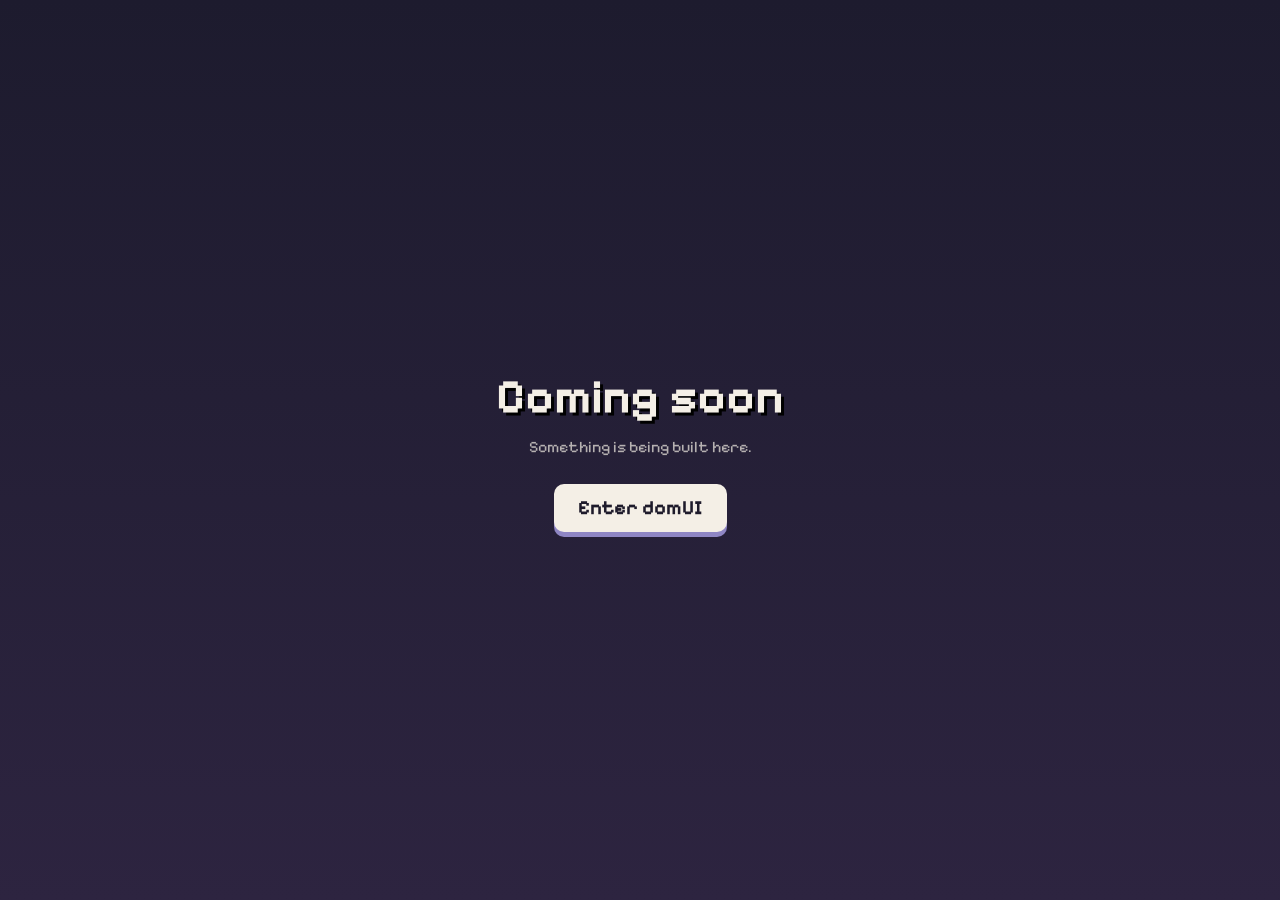
==== commit 14de73cb: "Deck of cards: last played on top; Layout deals every card out with its back beside it - default vie" ====
--- a/index.html
+++ b/index.html
@@ -22,12 +22,28 @@
     }
     h1 { font-size: clamp(1.8rem, 5vw, 3rem); text-shadow: 3px 3px 0 #000; }
     p { margin-top: 0.75rem; color: rgba(244, 239, 230, 0.7); }
+    .enter {
+      display: inline-block;
+      margin-top: 1.75rem;
+      padding: 0.75rem 1.5rem;
+      border-radius: 10px;
+      background: #f4efe6;
+      box-shadow: 0 5px 0 #8f86c4;
+      color: #1e1b2b;
+      font-size: 1.25rem;
+      font-weight: 700;
+      text-decoration: none;
+      transition: transform 120ms ease, box-shadow 120ms ease;
+    }
+    .enter:hover { transform: translateY(-2px); box-shadow: 0 7px 0 #8f86c4; }
+    .enter:active { transform: translateY(3px); box-shadow: 0 2px 0 #8f86c4; }
   </style>
 </head>
 <body>
   <main>
     <h1>Coming soon</h1>
     <p>Something is being built here.</p>
+    <a class="enter" href="/characters/">Enter domUI</a>
   </main>
 </body>
 </html>
